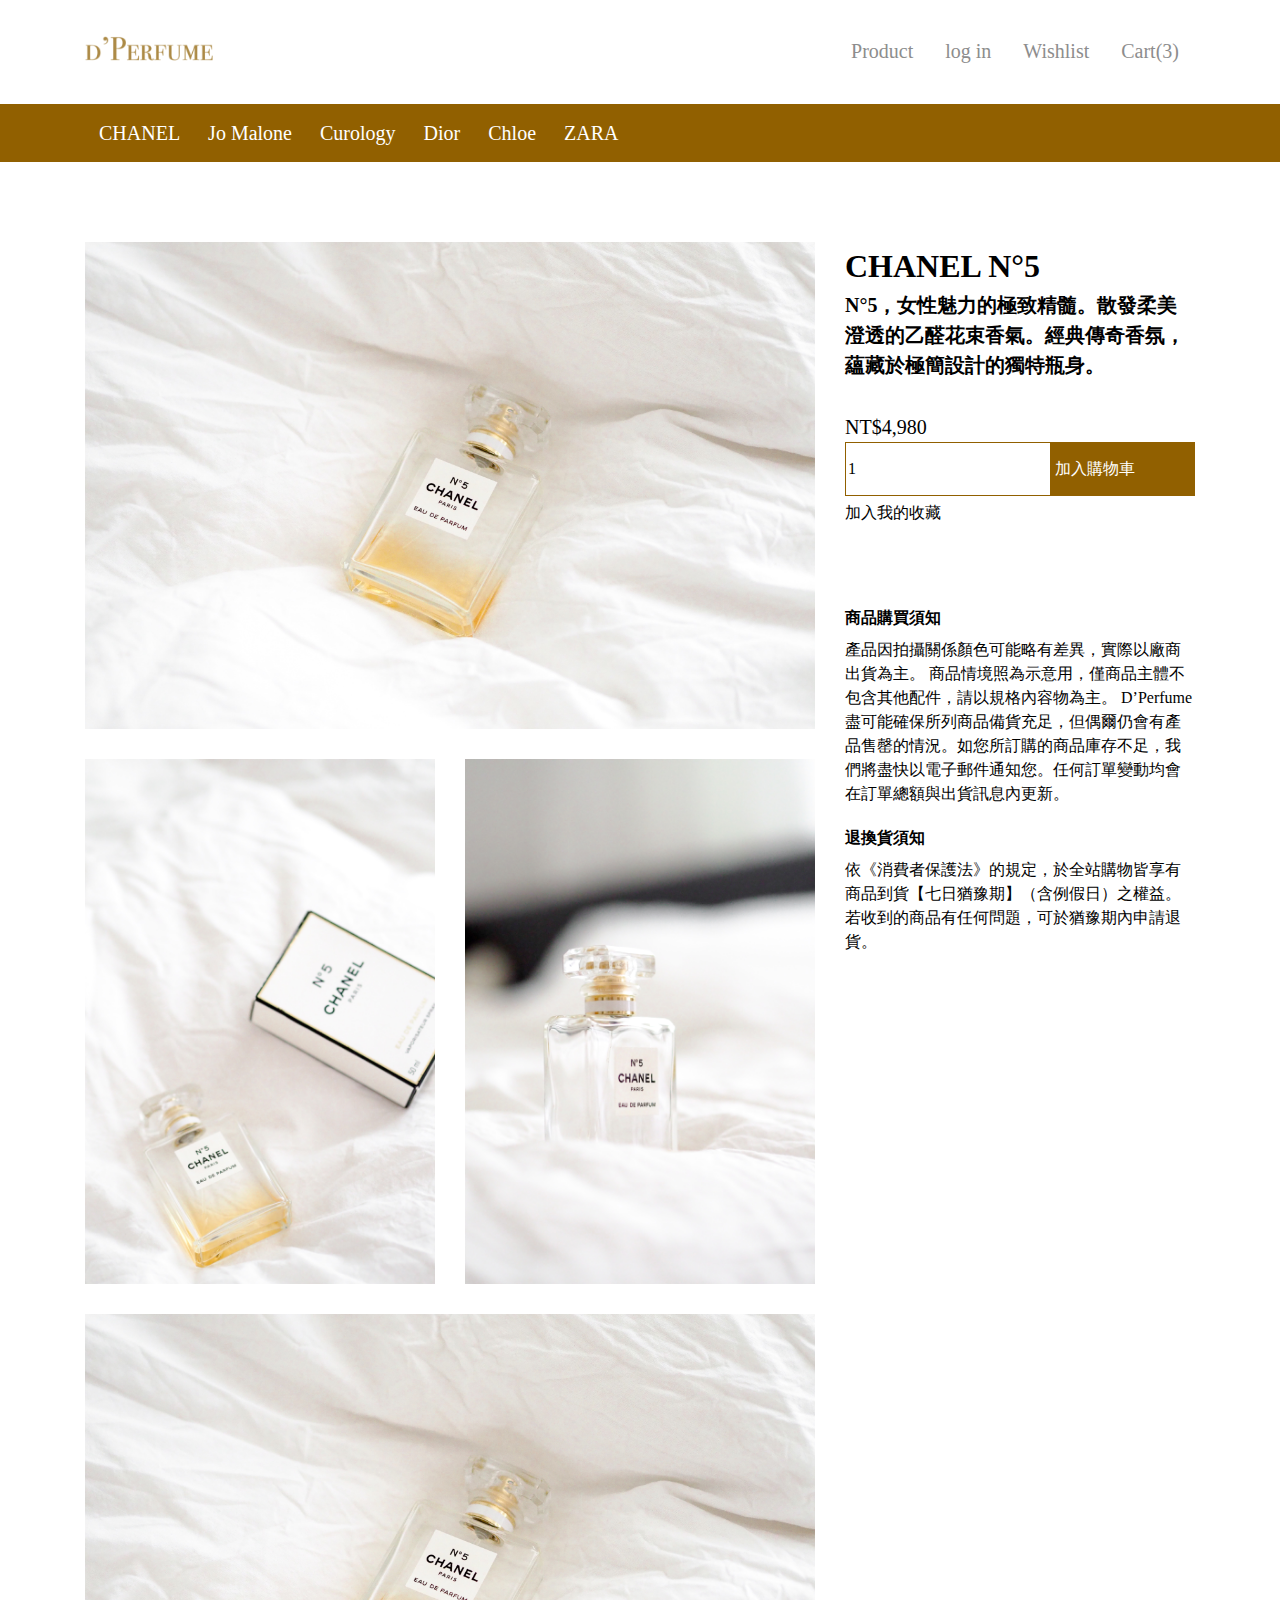
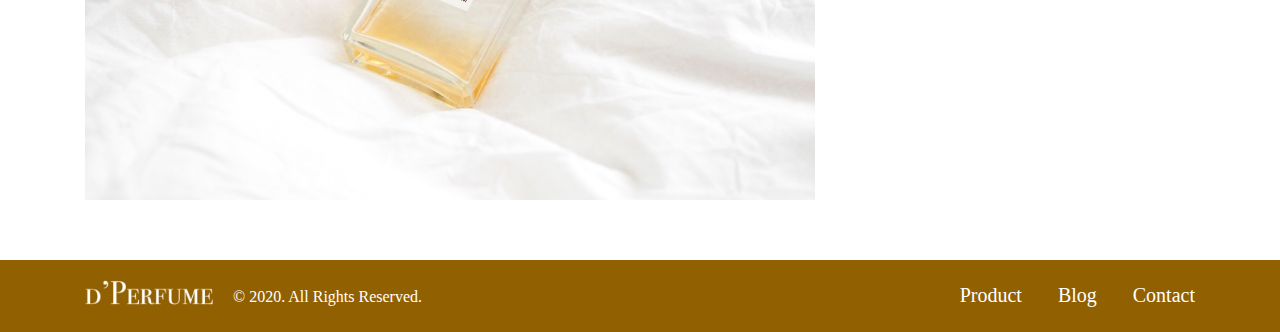
==== product.html @ 06ea3c04 "新增產品單頁 text-align: center;無作用待解" ====
<!DOCTYPE html>
<html lang="en">
<head>
    <meta charset="UTF-8">
    <meta http-equiv="X-UA-Compatible" content="IE=edge">
    <meta name="viewport" content="width=device-width, initial-scale=1.0">
    <title>Product-CHANEL N°5</title>
    <link rel="stylesheet" href="https://use.fontawesome.com/releases/v5.15.3/css/all.css" integrity="sha384-SZXxX4whJ79/gErwcOYf+zWLeJdY/qpuqC4cAa9rOGUstPomtqpuNWT9wdPEn2fk" crossorigin="anonymous">
    <link rel="stylesheet" href="./scss/all.css">
</head>
<body>
    <!-- 導覽列，layout -->
    <div class="container d-flex space-between align-center">
        <div class="logo">
            <a href="index.html"><img src="./images/d’Perfume.png" alt="logo"></a>
        </div>
        <ul class="menu d-flex font-20">
            <li class="d-none"><a href="products.html" class="nav-link text-gray "><i class="fas fa-store-alt"></i>Product</a></li>
            <li class="d-none"><a href="#" class="nav-link text-gray"><i class="fas fa-user-alt"></i>log in</a></li>
            <li class="d-none"><a href="#" class="nav-link text-gray"><i class="far fa-heart"></i>Wishlist</a></li>
            <li>
                <a href="#"  class="nav-link text-gray position-relative">
                    <i class="fas fa-shopping-cart"></i>
                    <span class="d-none">Cart(3)</span>
                    <em class="d-md-none  position-absolute top-0 end-0 badge rounded-circle bg-primary">3</em>
                </a>
            </li>
            <li class="d-md-none"><a href="#" class="nav-link text-gray "><i class="fas fa-bars"></i></a></li>
        </ul>
    </div>
    <!-- 內容 -->
    <div class="bg-primary d-none">
        <ul class="container d-flex font-20 text-white">
            <li><a href="#" class="nav-brand">CHANEL</a></li>
            <li><a href="#" class="nav-brand">Jo Malone</a></li>
            <li><a href="#" class="nav-brand">Curology</a></li>
            <li><a href="#" class="nav-brand">Dior</a></li>
            <li><a href="#" class="nav-brand">Chloe</a></li>
            <li><a href="#" class="nav-brand">ZARA</a></li>
        </ul> 
    </div>
    <div class="container d-flex mt-80 mb-60">
        <div class="w-730 d-flex flex-wrap d-none">
            <img src="images/product1.jpg" alt="product photo">
            <img class="w-350 mt-30" src="images/product2.jpg" alt="product photo">
            <img class="w-350 mt-30 ml-30" src="images/product3.jpg" alt="product photo">
            <img class="mt-30" src="images/product1.jpg" alt="product photo">
        </div>
        <div class="w-350 ml-30">
            <h1 class="font-32">CHANEL N°5</h1>
            <h2 class="font-20 mb-32">N°5，女性魅力的極致精髓。散發柔美澄透的乙醛花束香氣。經典傳奇香氛，蘊藏於極簡設計的獨特瓶身。</h2>
            <p class="font-20">NT$4,980</p>
            <div class=" bg-primary lh-50">
                <input type="number" min="1" value="1" class="lh-50 border-primary">
                <a href="#" class="add-cart w-190 lh-50">加入購物車</a>
            </div>
            <a href="#" class="pt-8"><p><i class="fas fa-heart text-primary font-20"></i> 加入我的收藏</p></a>
            <p class="mt-80 font-bold">商品購買須知</p>
            <p class="pt-8">產品因拍攝關係顏色可能略有差異，實際以廠商出貨為主。 商品情境照為示意用，僅商品主體不包含其他配件，請以規格內容物為主。 D’Perfume 盡可能確保所列商品備貨充足，但偶爾仍會有產品售罄的情況。如您所訂購的商品庫存不足，我們將盡快以電子郵件通知您。任何訂單變動均會在訂單總額與出貨訊息內更新。</p>
            <p class="font-bold pt-20">退換貨須知</p>
            <p class="pt-8">依《消費者保護法》的規定，於全站購物皆享有商品到貨【七日猶豫期】（含例假日）之權益。若收到的商品有任何問題，可於猶豫期內申請退貨。</p>
        </div>
    </div>

        <!-- end 內容 -->
    
        <!-- footer，layout -->
    <div class="footer text-white bg-primary">
        <div class="container d-flex space-between">
            <div class="d-flex align-center sm-space-between sm-w-auto">
                <a href="index.html">
                    <img src="images/d’Perfumewhite.png" alt="d’Perfume logo">
                </a>
                <p>© 2020. All Rights Reserved.</p>
            </div>
            <ul class="d-flex font-20 d-none">
                <li><a href="products.html" class="btn text-white">Product</a></li>
                <li><a href="#" class="btn text-white">Blog</a></li>
                <li><a href="#" class="btn text-white">Contact</a></li>
            </ul>

        </div>
        
    </div>
    
</body>
</html>
---- scss/all.css ----
@charset "UTF-8";
/*! normalize.css v8.0.1 | MIT License | github.com/necolas/normalize.css */
/* Document
   ========================================================================== */
/**
 * 1. Correct the line height in all browsers.
 * 2. Prevent adjustments of font size after orientation changes in iOS.
 */
html {
  line-height: 1.15;
  /* 1 */
  -webkit-text-size-adjust: 100%;
  /* 2 */
}

/* Sections
   ========================================================================== */
/**
 * Remove the margin in all browsers.
 */
body {
  margin: 0;
}

/**
 * Render the `main` element consistently in IE.
 */
main {
  display: block;
}

/**
 * Correct the font size and margin on `h1` elements within `section` and
 * `article` contexts in Chrome, Firefox, and Safari.
 */
h1 {
  font-size: 2em;
  margin: 0.67em 0;
}

/* Grouping content
   ========================================================================== */
/**
 * 1. Add the correct box sizing in Firefox.
 * 2. Show the overflow in Edge and IE.
 */
hr {
  -webkit-box-sizing: content-box;
          box-sizing: content-box;
  /* 1 */
  height: 0;
  /* 1 */
  overflow: visible;
  /* 2 */
}

/**
 * 1. Correct the inheritance and scaling of font size in all browsers.
 * 2. Correct the odd `em` font sizing in all browsers.
 */
pre {
  font-family: monospace, monospace;
  /* 1 */
  font-size: 1em;
  /* 2 */
}

/* Text-level semantics
   ========================================================================== */
/**
 * Remove the gray background on active links in IE 10.
 */
a {
  background-color: transparent;
}

/**
 * 1. Remove the bottom border in Chrome 57-
 * 2. Add the correct text decoration in Chrome, Edge, IE, Opera, and Safari.
 */
abbr[title] {
  border-bottom: none;
  /* 1 */
  text-decoration: underline;
  /* 2 */
  -webkit-text-decoration: underline dotted;
          text-decoration: underline dotted;
  /* 2 */
}

/**
 * Add the correct font weight in Chrome, Edge, and Safari.
 */
b,
strong {
  font-weight: bolder;
}

/**
 * 1. Correct the inheritance and scaling of font size in all browsers.
 * 2. Correct the odd `em` font sizing in all browsers.
 */
code,
kbd,
samp {
  font-family: monospace, monospace;
  /* 1 */
  font-size: 1em;
  /* 2 */
}

/**
 * Add the correct font size in all browsers.
 */
small {
  font-size: 80%;
}

/**
 * Prevent `sub` and `sup` elements from affecting the line height in
 * all browsers.
 */
sub,
sup {
  font-size: 75%;
  line-height: 0;
  position: relative;
  vertical-align: baseline;
}

sub {
  bottom: -0.25em;
}

sup {
  top: -0.5em;
}

/* Embedded content
   ========================================================================== */
/**
 * Remove the border on images inside links in IE 10.
 */
img {
  border-style: none;
}

/* Forms
   ========================================================================== */
/**
 * 1. Change the font styles in all browsers.
 * 2. Remove the margin in Firefox and Safari.
 */
button,
input,
optgroup,
select,
textarea {
  font-family: inherit;
  /* 1 */
  font-size: 100%;
  /* 1 */
  line-height: 1.15;
  /* 1 */
  margin: 0;
  /* 2 */
}

/**
 * Show the overflow in IE.
 * 1. Show the overflow in Edge.
 */
button,
input {
  /* 1 */
  overflow: visible;
}

/**
 * Remove the inheritance of text transform in Edge, Firefox, and IE.
 * 1. Remove the inheritance of text transform in Firefox.
 */
button,
select {
  /* 1 */
  text-transform: none;
}

/**
 * Correct the inability to style clickable types in iOS and Safari.
 */
button,
[type="button"],
[type="reset"],
[type="submit"] {
  -webkit-appearance: button;
}

/**
 * Remove the inner border and padding in Firefox.
 */
button::-moz-focus-inner,
[type="button"]::-moz-focus-inner,
[type="reset"]::-moz-focus-inner,
[type="submit"]::-moz-focus-inner {
  border-style: none;
  padding: 0;
}

/**
 * Restore the focus styles unset by the previous rule.
 */
button:-moz-focusring,
[type="button"]:-moz-focusring,
[type="reset"]:-moz-focusring,
[type="submit"]:-moz-focusring {
  outline: 1px dotted ButtonText;
}

/**
 * Correct the padding in Firefox.
 */
fieldset {
  padding: 0.35em 0.75em 0.625em;
}

/**
 * 1. Correct the text wrapping in Edge and IE.
 * 2. Correct the color inheritance from `fieldset` elements in IE.
 * 3. Remove the padding so developers are not caught out when they zero out
 *    `fieldset` elements in all browsers.
 */
legend {
  -webkit-box-sizing: border-box;
          box-sizing: border-box;
  /* 1 */
  color: inherit;
  /* 2 */
  display: table;
  /* 1 */
  max-width: 100%;
  /* 1 */
  padding: 0;
  /* 3 */
  white-space: normal;
  /* 1 */
}

/**
 * Add the correct vertical alignment in Chrome, Firefox, and Opera.
 */
progress {
  vertical-align: baseline;
}

/**
 * Remove the default vertical scrollbar in IE 10+.
 */
textarea {
  overflow: auto;
}

/**
 * 1. Add the correct box sizing in IE 10.
 * 2. Remove the padding in IE 10.
 */
[type="checkbox"],
[type="radio"] {
  -webkit-box-sizing: border-box;
          box-sizing: border-box;
  /* 1 */
  padding: 0;
  /* 2 */
}

/**
 * Correct the cursor style of increment and decrement buttons in Chrome.
 */
[type="number"]::-webkit-inner-spin-button,
[type="number"]::-webkit-outer-spin-button {
  height: auto;
}

/**
 * 1. Correct the odd appearance in Chrome and Safari.
 * 2. Correct the outline style in Safari.
 */
[type="search"] {
  -webkit-appearance: textfield;
  /* 1 */
  outline-offset: -2px;
  /* 2 */
}

/**
 * Remove the inner padding in Chrome and Safari on macOS.
 */
[type="search"]::-webkit-search-decoration {
  -webkit-appearance: none;
}

/**
 * 1. Correct the inability to style clickable types in iOS and Safari.
 * 2. Change font properties to `inherit` in Safari.
 */
::-webkit-file-upload-button {
  -webkit-appearance: button;
  /* 1 */
  font: inherit;
  /* 2 */
}

/* Interactive
   ========================================================================== */
/*
 * Add the correct display in Edge, IE 10+, and Firefox.
 */
details {
  display: block;
}

/*
 * Add the correct display in all browsers.
 */
summary {
  display: list-item;
}

/* Misc
   ========================================================================== */
/**
 * Add the correct display in IE 10+.
 */
template {
  display: none;
}

/**
 * Add the correct display in IE 10.
 */
[hidden] {
  display: none;
}

/* rwd img css，可當作是CSS Reset其中一個，即BS .img-fluid讓圖片可依父元素進行縮放 */
img {
  max-width: 100%;
  height: auto;
}

/* 全域 border box */
*, *::before, *::after {
  -webkit-box-sizing: border-box;
          box-sizing: border-box;
}

ol, ul {
  list-style: none;
}

a {
  color: #000;
  text-decoration: none;
}

h1, h2, h3, p {
  margin: 0;
}

body {
  font-family: "PingFang TC,SF Pro Text";
  line-height: 24px;
}

.container {
  max-width: 1140px;
  margin: 0 auto;
  padding: 0 15px;
}

.nav-link {
  display: block;
  padding: 16px;
  border-bottom: 2px solid #fff;
}

.nav-link:hover {
  color: #916000;
  border-bottom: 2px solid #916000;
}

.nav-brand {
  color: #fff;
  display: block;
  padding: 14px;
}

.nav-brand:hover {
  background: #a06a00;
}

.badge {
  display: block;
  color: #fff;
  width: 20px;
  height: 20px;
  text-align: center;
  line-height: 20px;
}

.btn {
  color: #AC8A46;
}

.btn:hover {
  border-bottom: 2px solid #AC8A46;
}

.btn-white {
  display: block;
  text-align: center;
  color: #FFFFFF;
  border: 2px solid #FFFFFF;
  border-radius: 30px;
}

.btn-white:hover {
  background: #FFFFFF4D;
  border-bottom: 2px solid #FFFFFF;
}

.btn-black {
  display: block;
  text-align: center;
  width: 350px;
  height: 60px;
  color: #000;
  border: 2px solid #000;
  border-radius: 30px;
}

.btn-black:hover {
  background: #0000000D;
  border: 2px solid #000;
}

.page {
  color: #000;
}

.page:hover {
  color: #AC8A46;
  text-decoration: underline;
}

.add-cart {
  color: #fff;
}

.text-primary {
  color: #916019;
}

.text-gray {
  color: #8D8D8D;
}

.text-white {
  color: #fff;
}

.text-dark {
  color: #000;
}

.border-primary {
  border: 1px solid #916000;
}

.bg-primary {
  background: #916000;
}

.bg-gray {
  background: #E0E0E0;
}

.ml-8 {
  margin-left: 8px;
}

.ml-30 {
  margin-left: 30px;
}

.mb-32 {
  margin-bottom: 32px;
}

.mb-60 {
  margin-bottom: 60px;
}

.mt-30 {
  margin-top: 30px;
}

.mt-80 {
  margin-top: 80px;
}

.p-10 {
  padding: 10px;
}

.pr-11 {
  padding-right: 11px;
}

.pl-30 {
  padding-left: 30px;
}

.pl-110 {
  padding-left: 110px;
}

.pr-110 {
  padding-right: 110px;
}

.pt-8 {
  padding-top: 8px;
}

.pt-20 {
  padding-top: 20px;
}

.pt-40 {
  padding-top: 40px;
}

.pt-60 {
  padding-top: 60px;
}

.pb-40 {
  padding-bottom: 40px;
}

.pb-60 {
  padding-bottom: 60px;
}

.w-190 {
  width: 190px;
}

.w-255 {
  width: 255px;
}

.w-350 {
  width: 350px;
}

.w-555 {
  width: 555px;
}

.w-730 {
  width: 730px;
}

.h-255 {
  height: 255px;
}

.h-540 {
  height: 540px;
}

.h-555 {
  height: 555px;
}

.h-1080 {
  height: 1080px;
}

.font-bold {
  font-weight: bold;
}

.font-20 {
  font-size: 20px;
  line-height: 30px;
}

.font-24 {
  font-size: 24px;
  line-height: 36px;
}

.font-32 {
  font-size: 32px;
  line-height: 48px;
}

.font-40 {
  font-size: 40px;
  line-height: 60px;
}

.lh-50 {
  line-height: 50px;
}

.lh-60 {
  line-height: 60px;
}

.position-relative {
  position: relative;
}

.position-absolute {
  position: absolute;
}

.top-0 {
  top: 0;
}

.end-0 {
  right: 0;
}

.rounded-circle {
  border-radius: 100%;
}

.d-flex {
  display: -webkit-box;
  display: -ms-flexbox;
  display: flex;
}

.flex-wrap {
  -ms-flex-wrap: wrap;
      flex-wrap: wrap;
}

.row-reverse {
  -webkit-box-orient: horizontal;
  -webkit-box-direction: reverse;
      -ms-flex-direction: row-reverse;
          flex-direction: row-reverse;
}

.align-center {
  -webkit-box-align: center;
      -ms-flex-align: center;
          align-items: center;
}

.space-between {
  -webkit-box-pack: justify;
      -ms-flex-pack: justify;
          justify-content: space-between;
}

.jc-center {
  -webkit-box-pack: center;
      -ms-flex-pack: center;
          justify-content: center;
}

.line-through {
  text-decoration: line-through;
}

.d-md-none {
  display: none;
}

@media (max-width: 768px) {
  img {
    max-width: 100%;
    height: auto;
  }
  .sm-mt-50 {
    margin-top: 50px;
  }
  .sm-mb-40 {
    margin-bottom: 40px;
  }
  .sm-pl-0 {
    padding-left: 0px;
  }
  .sm-pl-15 {
    padding-left: 15px;
  }
  .sm-pr-15 {
    padding-right: 15px;
  }
  .sm-pt-8 {
    padding-top: 8px;
  }
  .sm-pt-40 {
    padding-top: 40px;
  }
  .sm-pb-30 {
    padding-bottom: 30px;
  }
  .sm-pb-32 {
    padding-bottom: 32px;
  }
  .sm-pb-40 {
    padding-bottom: 40px;
  }
  .sm-h-auto {
    height: 100%;
  }
  .sm-w-auto {
    width: 100%;
  }
  .d-none {
    display: none;
  }
  .d-md-none {
    display: block;
  }
  .sm-column {
    -webkit-box-orient: vertical;
    -webkit-box-direction: normal;
        -ms-flex-direction: column;
            flex-direction: column;
  }
  .sm-align-center {
    -webkit-box-align: center;
        -ms-flex-align: center;
            align-items: center;
  }
  .sm-space-between {
    -webkit-box-pack: justify;
        -ms-flex-pack: justify;
            justify-content: space-between;
  }
}

.banner {
  background-image: url(../images/index1.jpg);
  background-size: cover;
  background-position: center center;
  height: 870px;
}

.banner h1 {
  margin: 0;
  padding-left: 1070px;
  padding-top: 295px;
}

.banner p {
  padding-left: 1070px;
}

.banner .btn {
  font-size: 30px;
  width: 350px;
  height: 60px;
  line-height: 60px;
  margin-left: 1070px;
}

.bgImage {
  background-image: url(../images/index8.jpg);
  width: 350px;
  height: 540px;
  background-size: cover;
  background-position: center center;
}

.bgImage p {
  display: none;
}

.soldOut {
  background-color: rgba(0, 0, 0, 0.3);
}

.soldOut p {
  display: block;
  text-align: center;
  line-height: 540px;
}

.subscribe {
  background-image: url(../images/index10.jpg);
  background-size: cover;
  background-position: center center;
  height: 600px;
}

.subscribe h2 {
  padding-top: 312px;
  padding-left: 405px;
}

.subscribe .email_input {
  margin-left: 405px;
  width: 350px;
  height: 60px;
  border: 2px solid #916000;
  border-radius: 4px;
  text-align: center;
  line-height: 60px;
}

.subscribe .email_input:hover {
  border: 2px solid #6C4700;
  background: #6C4700;
}

.subscribe .email_input a {
  display: block;
  width: 313px;
}

.footer p {
  line-height: 21px;
  padding-left: 20px;
}

.footer .btn {
  display: block;
  margin-left: 36px;
  border-bottom: 2px solid #916000;
}

.footer .btn:hover {
  border-bottom: 2px solid #fff;
}

@media (max-width: 768px) {
  .banner {
    padding: 0 15px;
  }
  .banner h1 {
    padding-left: 0;
    padding-top: 101px;
  }
  .banner p {
    padding-left: 0;
  }
  .banner .btn {
    margin-left: 0;
    width: 100%;
  }
  .btn {
    width: 100%;
  }
  .subscribe h2 {
    padding-left: 15px;
  }
  .subscribe .email_input {
    margin-left: 15px;
    margin-right: 15px;
    width: 100%;
  }
}
/*# sourceMappingURL=all.css.map */
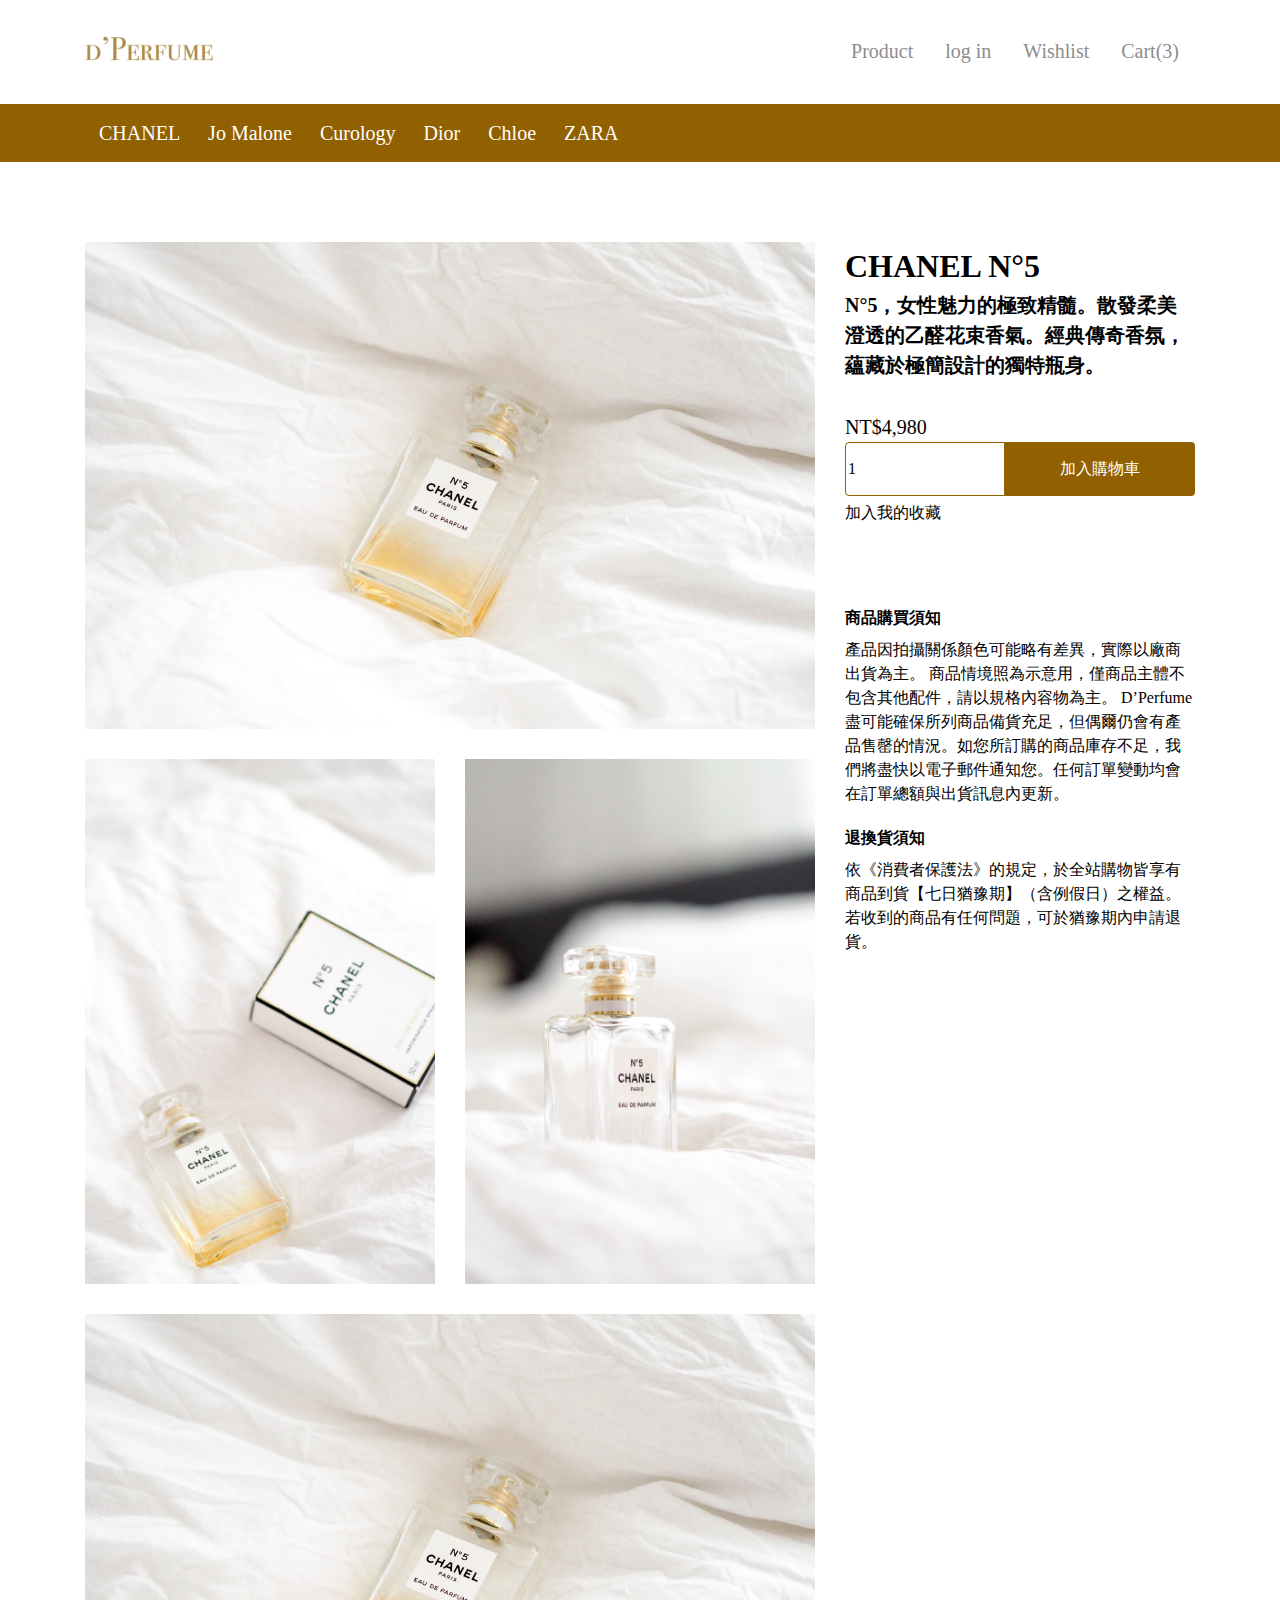
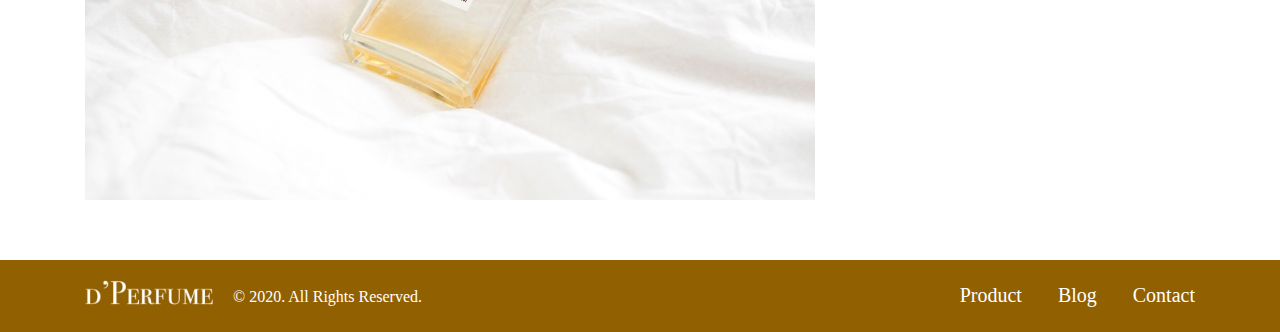
==== commit 6e99607e: "product頁 RWD OK" ====
--- a/product.html
+++ b/product.html
@@ -39,26 +39,30 @@
             <li><a href="#" class="nav-brand">ZARA</a></li>
         </ul> 
     </div>
-    <div class="container d-flex mt-80 mb-60">
-        <div class="w-730 d-flex flex-wrap d-none">
+    <div class="container d-flex mt-80 mb-60 sm-mt-40 sm-mb-40">
+        <div class="w-730 mr-30 d-flex flex-wrap d-none">
             <img src="images/product1.jpg" alt="product photo">
             <img class="w-350 mt-30" src="images/product2.jpg" alt="product photo">
             <img class="w-350 mt-30 ml-30" src="images/product3.jpg" alt="product photo">
             <img class="mt-30" src="images/product1.jpg" alt="product photo">
         </div>
-        <div class="w-350 ml-30">
+        <div class="w-350 sm-w-auto">
+            <img class="d-md-none mb-28" src="images/product1.jpg" alt="product photo">
             <h1 class="font-32">CHANEL N°5</h1>
             <h2 class="font-20 mb-32">N°5，女性魅力的極致精髓。散發柔美澄透的乙醛花束香氣。經典傳奇香氛，蘊藏於極簡設計的獨特瓶身。</h2>
             <p class="font-20">NT$4,980</p>
-            <div class=" bg-primary lh-50">
-                <input type="number" min="1" value="1" class="lh-50 border-primary">
-                <a href="#" class="add-cart w-190 lh-50">加入購物車</a>
+            <div class="lh-50 d-flex">
+                <input type="number" min="1" value="1" class="border-primary w-160 border-radius-left">
+                <a href="#" class="btn bg-primary text-white w-190 border-radius-right">加入購物車</a>
             </div>
             <a href="#" class="pt-8"><p><i class="fas fa-heart text-primary font-20"></i> 加入我的收藏</p></a>
-            <p class="mt-80 font-bold">商品購買須知</p>
+            <p class="mt-80 font-bold sm-mt-40">商品購買須知</p>
             <p class="pt-8">產品因拍攝關係顏色可能略有差異，實際以廠商出貨為主。 商品情境照為示意用，僅商品主體不包含其他配件，請以規格內容物為主。 D’Perfume 盡可能確保所列商品備貨充足，但偶爾仍會有產品售罄的情況。如您所訂購的商品庫存不足，我們將盡快以電子郵件通知您。任何訂單變動均會在訂單總額與出貨訊息內更新。</p>
             <p class="font-bold pt-20">退換貨須知</p>
             <p class="pt-8">依《消費者保護法》的規定，於全站購物皆享有商品到貨【七日猶豫期】（含例假日）之權益。若收到的商品有任何問題，可於猶豫期內申請退貨。</p>
+            <img class="d-md-none mt-40" src="images/product2.jpg" alt="product photo">
+            <img class="d-md-none mt-16" src="images/product3.jpg" alt="product photo">
+            <img class="d-md-none mt-16" src="images/product1.jpg" alt="product photo">
         </div>
     </div>
 
@@ -74,9 +78,9 @@
                 <p>© 2020. All Rights Reserved.</p>
             </div>
             <ul class="d-flex font-20 d-none">
-                <li><a href="products.html" class="btn text-white">Product</a></li>
-                <li><a href="#" class="btn text-white">Blog</a></li>
-                <li><a href="#" class="btn text-white">Contact</a></li>
+                <li><a href="products.html" class="footer-link text-white">Product</a></li>
+                <li><a href="#" class="footer-link text-white">Blog</a></li>
+                <li><a href="#" class="footer-link text-white">Contact</a></li>
             </ul>
 
         </div>
--- a/scss/all.css
+++ b/scss/all.css
@@ -408,17 +408,37 @@
   line-height: 20px;
 }
 
+.link {
+  color: #AC8A46;
+}
+
+.link:hover {
+  font-weight: bold;
+  border-bottom: 2px solid #AC8A46;
+}
+
+.footer-link {
+  display: block;
+  margin-left: 36px;
+  border-bottom: 2px solid #916000;
+}
+
+.footer-link:hover {
+  border-bottom: 2px solid #fff;
+}
+
 .btn {
-  color: #AC8A46;
-}
-
-.btn:hover {
-  border-bottom: 2px solid #AC8A46;
-}
-
-.btn-white {
   display: block;
   text-align: center;
+  border: 2px solid #916000;
+}
+
+.btn:hover {
+  background: #6C4700;
+  border: 2px solid #6C4700;
+}
+
+.btn-white {
   color: #FFFFFF;
   border: 2px solid #FFFFFF;
   border-radius: 30px;
@@ -426,12 +446,10 @@
 
 .btn-white:hover {
   background: #FFFFFF4D;
-  border-bottom: 2px solid #FFFFFF;
+  border: 2px solid #FFFFFF;
 }
 
 .btn-black {
-  display: block;
-  text-align: center;
   width: 350px;
   height: 60px;
   color: #000;
@@ -444,372 +462,7 @@
   border: 2px solid #000;
 }
 
-.page {
-  color: #000;
-}
-
-.page:hover {
-  color: #AC8A46;
-  text-decoration: underline;
-}
-
-.add-cart {
-  color: #fff;
-}
-
-.text-primary {
-  color: #916019;
-}
-
-.text-gray {
-  color: #8D8D8D;
-}
-
-.text-white {
-  color: #fff;
-}
-
-.text-dark {
-  color: #000;
-}
-
-.border-primary {
-  border: 1px solid #916000;
-}
-
-.bg-primary {
-  background: #916000;
-}
-
-.bg-gray {
-  background: #E0E0E0;
-}
-
-.ml-8 {
-  margin-left: 8px;
-}
-
-.ml-30 {
-  margin-left: 30px;
-}
-
-.mb-32 {
-  margin-bottom: 32px;
-}
-
-.mb-60 {
-  margin-bottom: 60px;
-}
-
-.mt-30 {
-  margin-top: 30px;
-}
-
-.mt-80 {
-  margin-top: 80px;
-}
-
-.p-10 {
-  padding: 10px;
-}
-
-.pr-11 {
-  padding-right: 11px;
-}
-
-.pl-30 {
-  padding-left: 30px;
-}
-
-.pl-110 {
-  padding-left: 110px;
-}
-
-.pr-110 {
-  padding-right: 110px;
-}
-
-.pt-8 {
-  padding-top: 8px;
-}
-
-.pt-20 {
-  padding-top: 20px;
-}
-
-.pt-40 {
-  padding-top: 40px;
-}
-
-.pt-60 {
-  padding-top: 60px;
-}
-
-.pb-40 {
-  padding-bottom: 40px;
-}
-
-.pb-60 {
-  padding-bottom: 60px;
-}
-
-.w-190 {
-  width: 190px;
-}
-
-.w-255 {
-  width: 255px;
-}
-
-.w-350 {
-  width: 350px;
-}
-
-.w-555 {
-  width: 555px;
-}
-
-.w-730 {
-  width: 730px;
-}
-
-.h-255 {
-  height: 255px;
-}
-
-.h-540 {
-  height: 540px;
-}
-
-.h-555 {
-  height: 555px;
-}
-
-.h-1080 {
-  height: 1080px;
-}
-
-.font-bold {
-  font-weight: bold;
-}
-
-.font-20 {
-  font-size: 20px;
-  line-height: 30px;
-}
-
-.font-24 {
-  font-size: 24px;
-  line-height: 36px;
-}
-
-.font-32 {
-  font-size: 32px;
-  line-height: 48px;
-}
-
-.font-40 {
-  font-size: 40px;
-  line-height: 60px;
-}
-
-.lh-50 {
-  line-height: 50px;
-}
-
-.lh-60 {
-  line-height: 60px;
-}
-
-.position-relative {
-  position: relative;
-}
-
-.position-absolute {
-  position: absolute;
-}
-
-.top-0 {
-  top: 0;
-}
-
-.end-0 {
-  right: 0;
-}
-
-.rounded-circle {
-  border-radius: 100%;
-}
-
-.d-flex {
-  display: -webkit-box;
-  display: -ms-flexbox;
-  display: flex;
-}
-
-.flex-wrap {
-  -ms-flex-wrap: wrap;
-      flex-wrap: wrap;
-}
-
-.row-reverse {
-  -webkit-box-orient: horizontal;
-  -webkit-box-direction: reverse;
-      -ms-flex-direction: row-reverse;
-          flex-direction: row-reverse;
-}
-
-.align-center {
-  -webkit-box-align: center;
-      -ms-flex-align: center;
-          align-items: center;
-}
-
-.space-between {
-  -webkit-box-pack: justify;
-      -ms-flex-pack: justify;
-          justify-content: space-between;
-}
-
-.jc-center {
-  -webkit-box-pack: center;
-      -ms-flex-pack: center;
-          justify-content: center;
-}
-
-.line-through {
-  text-decoration: line-through;
-}
-
-.d-md-none {
-  display: none;
-}
-
-@media (max-width: 768px) {
-  img {
-    max-width: 100%;
-    height: auto;
-  }
-  .sm-mt-50 {
-    margin-top: 50px;
-  }
-  .sm-mb-40 {
-    margin-bottom: 40px;
-  }
-  .sm-pl-0 {
-    padding-left: 0px;
-  }
-  .sm-pl-15 {
-    padding-left: 15px;
-  }
-  .sm-pr-15 {
-    padding-right: 15px;
-  }
-  .sm-pt-8 {
-    padding-top: 8px;
-  }
-  .sm-pt-40 {
-    padding-top: 40px;
-  }
-  .sm-pb-30 {
-    padding-bottom: 30px;
-  }
-  .sm-pb-32 {
-    padding-bottom: 32px;
-  }
-  .sm-pb-40 {
-    padding-bottom: 40px;
-  }
-  .sm-h-auto {
-    height: 100%;
-  }
-  .sm-w-auto {
-    width: 100%;
-  }
-  .d-none {
-    display: none;
-  }
-  .d-md-none {
-    display: block;
-  }
-  .sm-column {
-    -webkit-box-orient: vertical;
-    -webkit-box-direction: normal;
-        -ms-flex-direction: column;
-            flex-direction: column;
-  }
-  .sm-align-center {
-    -webkit-box-align: center;
-        -ms-flex-align: center;
-            align-items: center;
-  }
-  .sm-space-between {
-    -webkit-box-pack: justify;
-        -ms-flex-pack: justify;
-            justify-content: space-between;
-  }
-}
-
-.banner {
-  background-image: url(../images/index1.jpg);
-  background-size: cover;
-  background-position: center center;
-  height: 870px;
-}
-
-.banner h1 {
-  margin: 0;
-  padding-left: 1070px;
-  padding-top: 295px;
-}
-
-.banner p {
-  padding-left: 1070px;
-}
-
-.banner .btn {
-  font-size: 30px;
-  width: 350px;
-  height: 60px;
-  line-height: 60px;
-  margin-left: 1070px;
-}
-
-.bgImage {
-  background-image: url(../images/index8.jpg);
-  width: 350px;
-  height: 540px;
-  background-size: cover;
-  background-position: center center;
-}
-
-.bgImage p {
-  display: none;
-}
-
-.soldOut {
-  background-color: rgba(0, 0, 0, 0.3);
-}
-
-.soldOut p {
-  display: block;
-  text-align: center;
-  line-height: 540px;
-}
-
-.subscribe {
-  background-image: url(../images/index10.jpg);
-  background-size: cover;
-  background-position: center center;
-  height: 600px;
-}
-
-.subscribe h2 {
-  padding-top: 312px;
-  padding-left: 405px;
-}
-
-.subscribe .email_input {
+.email_input {
   margin-left: 405px;
   width: 350px;
   height: 60px;
@@ -819,29 +472,411 @@
   line-height: 60px;
 }
 
-.subscribe .email_input:hover {
+.email_input:hover {
   border: 2px solid #6C4700;
   background: #6C4700;
 }
 
-.subscribe .email_input a {
+.email_input a {
   display: block;
   width: 313px;
+}
+
+.page {
+  color: #000;
+}
+
+.page:hover {
+  color: #AC8A46;
+  text-decoration: underline;
+}
+
+.text-primary {
+  color: #916019;
+}
+
+.text-gray {
+  color: #8D8D8D;
+}
+
+.text-white {
+  color: #fff;
+}
+
+.text-dark {
+  color: #000;
+}
+
+.border-primary {
+  border: 1px solid #916000;
+}
+
+.border-radius-left {
+  border-radius: 4px 0px 0px 4px;
+}
+
+.border-radius-right {
+  border-radius: 0px 4px 4px 0px;
+}
+
+.bg-primary {
+  background: #916000;
+}
+
+.bg-gray {
+  background: #E0E0E0;
+}
+
+.ml-8 {
+  margin-left: 8px;
+}
+
+.ml-30 {
+  margin-left: 30px;
+}
+
+.mr-30 {
+  margin-right: 30px;
+}
+
+.mb-28 {
+  margin-bottom: 28px;
+}
+
+.mb-32 {
+  margin-bottom: 32px;
+}
+
+.mb-60 {
+  margin-bottom: 60px;
+}
+
+.mt-16 {
+  margin-top: 16px;
+}
+
+.mt-30 {
+  margin-top: 30px;
+}
+
+.mt-40 {
+  margin-top: 40px;
+}
+
+.mt-80 {
+  margin-top: 80px;
+}
+
+.p-10 {
+  padding: 10px;
+}
+
+.pr-11 {
+  padding-right: 11px;
+}
+
+.pl-30 {
+  padding-left: 30px;
+}
+
+.pl-110 {
+  padding-left: 110px;
+}
+
+.pr-110 {
+  padding-right: 110px;
+}
+
+.pt-8 {
+  padding-top: 8px;
+}
+
+.pt-20 {
+  padding-top: 20px;
+}
+
+.pt-40 {
+  padding-top: 40px;
+}
+
+.pt-60 {
+  padding-top: 60px;
+}
+
+.pb-40 {
+  padding-bottom: 40px;
+}
+
+.pb-60 {
+  padding-bottom: 60px;
+}
+
+.w-160 {
+  width: 160px;
+}
+
+.w-190 {
+  width: 190px;
+}
+
+.w-255 {
+  width: 255px;
+}
+
+.w-350 {
+  width: 350px;
+}
+
+.w-555 {
+  width: 555px;
+}
+
+.w-730 {
+  width: 730px;
+}
+
+.h-255 {
+  height: 255px;
+}
+
+.h-540 {
+  height: 540px;
+}
+
+.h-555 {
+  height: 555px;
+}
+
+.h-1080 {
+  height: 1080px;
+}
+
+.font-bold {
+  font-weight: bold;
+}
+
+.font-20 {
+  font-size: 20px;
+  line-height: 30px;
+}
+
+.font-24 {
+  font-size: 24px;
+  line-height: 36px;
+}
+
+.font-32 {
+  font-size: 32px;
+  line-height: 48px;
+}
+
+.font-40 {
+  font-size: 40px;
+  line-height: 60px;
+}
+
+.lh-50 {
+  line-height: 50px;
+}
+
+.lh-60 {
+  line-height: 60px;
+}
+
+.position-relative {
+  position: relative;
+}
+
+.position-absolute {
+  position: absolute;
+}
+
+.top-0 {
+  top: 0;
+}
+
+.end-0 {
+  right: 0;
+}
+
+.rounded-circle {
+  border-radius: 100%;
+}
+
+.d-flex {
+  display: -webkit-box;
+  display: -ms-flexbox;
+  display: flex;
+}
+
+.flex-wrap {
+  -ms-flex-wrap: wrap;
+      flex-wrap: wrap;
+}
+
+.row-reverse {
+  -webkit-box-orient: horizontal;
+  -webkit-box-direction: reverse;
+      -ms-flex-direction: row-reverse;
+          flex-direction: row-reverse;
+}
+
+.align-center {
+  -webkit-box-align: center;
+      -ms-flex-align: center;
+          align-items: center;
+}
+
+.space-between {
+  -webkit-box-pack: justify;
+      -ms-flex-pack: justify;
+          justify-content: space-between;
+}
+
+.jc-center {
+  -webkit-box-pack: center;
+      -ms-flex-pack: center;
+          justify-content: center;
+}
+
+.line-through {
+  text-decoration: line-through;
+}
+
+.d-md-none {
+  display: none;
+}
+
+@media (max-width: 768px) {
+  img {
+    max-width: 100%;
+    height: auto;
+  }
+  .sm-mt-40 {
+    margin-top: 40px;
+  }
+  .sm-mt-50 {
+    margin-top: 50px;
+  }
+  .sm-mb-40 {
+    margin-bottom: 40px;
+  }
+  .sm-pl-0 {
+    padding-left: 0px;
+  }
+  .sm-pl-15 {
+    padding-left: 15px;
+  }
+  .sm-pr-15 {
+    padding-right: 15px;
+  }
+  .sm-pt-8 {
+    padding-top: 8px;
+  }
+  .sm-pt-40 {
+    padding-top: 40px;
+  }
+  .sm-pb-30 {
+    padding-bottom: 30px;
+  }
+  .sm-pb-32 {
+    padding-bottom: 32px;
+  }
+  .sm-pb-40 {
+    padding-bottom: 40px;
+  }
+  .sm-h-auto {
+    height: 100%;
+  }
+  .sm-w-auto {
+    width: 100%;
+  }
+  .d-none {
+    display: none;
+  }
+  .d-md-none {
+    display: block;
+  }
+  .sm-column {
+    -webkit-box-orient: vertical;
+    -webkit-box-direction: normal;
+        -ms-flex-direction: column;
+            flex-direction: column;
+  }
+  .sm-align-center {
+    -webkit-box-align: center;
+        -ms-flex-align: center;
+            align-items: center;
+  }
+  .sm-space-between {
+    -webkit-box-pack: justify;
+        -ms-flex-pack: justify;
+            justify-content: space-between;
+  }
+}
+
+.banner {
+  background-image: url(../images/index1.jpg);
+  background-size: cover;
+  background-position: center center;
+  height: 870px;
+}
+
+.banner h1 {
+  margin: 0;
+  padding-left: 1070px;
+  padding-top: 295px;
+}
+
+.banner p {
+  padding-left: 1070px;
+}
+
+.banner .btn {
+  font-size: 30px;
+  width: 350px;
+  height: 60px;
+  line-height: 60px;
+  margin-left: 1070px;
+}
+
+.bgImage {
+  background-image: url(../images/index8.jpg);
+  width: 350px;
+  height: 540px;
+  background-size: cover;
+  background-position: center center;
+}
+
+.bgImage p {
+  display: none;
+}
+
+.soldOut {
+  background-color: rgba(0, 0, 0, 0.3);
+}
+
+.soldOut p {
+  display: block;
+  text-align: center;
+  line-height: 540px;
+}
+
+.subscribe {
+  background-image: url(../images/index10.jpg);
+  background-size: cover;
+  background-position: center center;
+  height: 600px;
+}
+
+.subscribe h2 {
+  padding-top: 312px;
+  padding-left: 405px;
 }
 
 .footer p {
   line-height: 21px;
   padding-left: 20px;
-}
-
-.footer .btn {
-  display: block;
-  margin-left: 36px;
-  border-bottom: 2px solid #916000;
-}
-
-.footer .btn:hover {
-  border-bottom: 2px solid #fff;
 }
 
 @media (max-width: 768px) {
